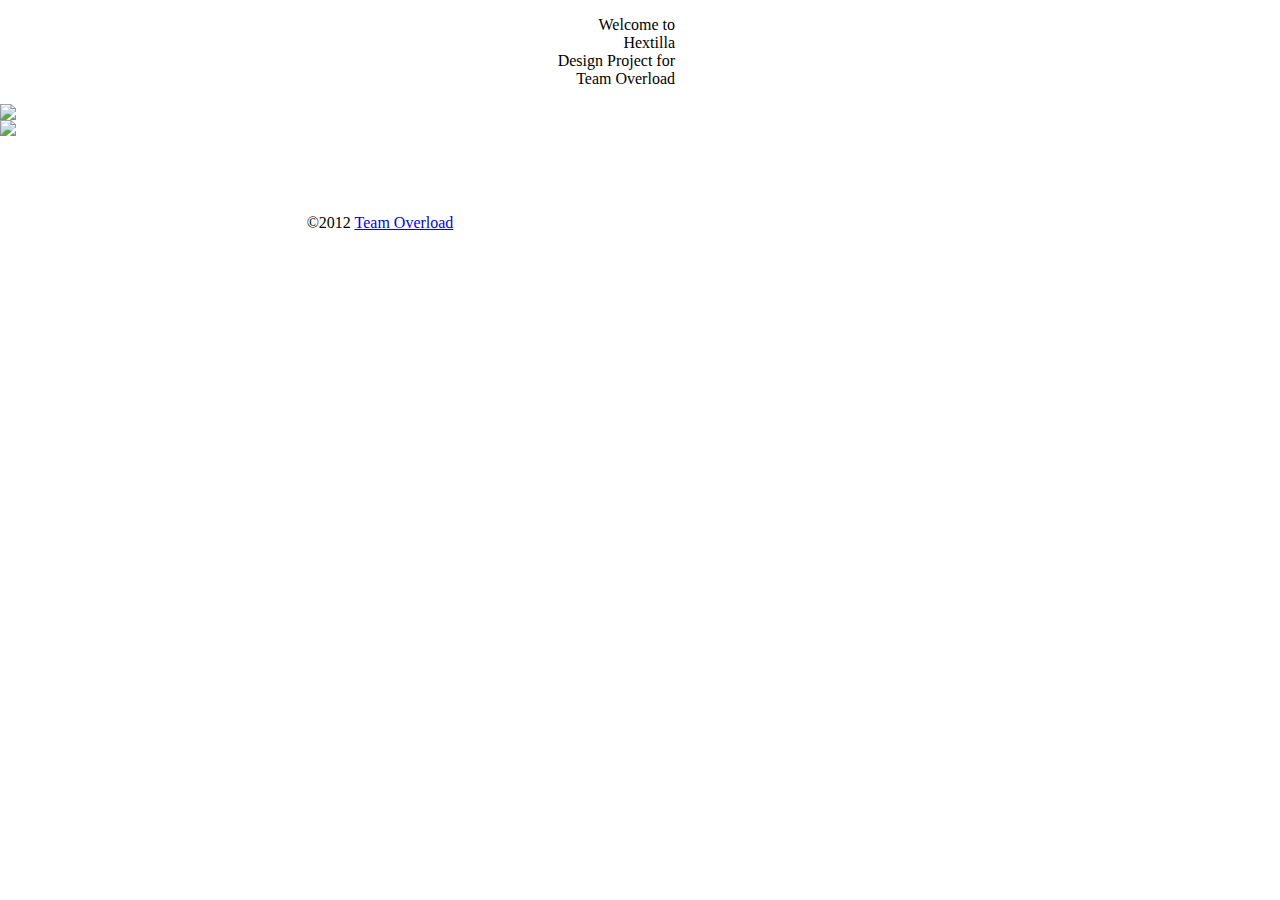
==== pages/index.html @ 7c4fcf0f "Slimming down homepage" ====
<!DOCTYPE HTML PUBLIC "-//W3C//DTD HTML 4.01 Transitional//EN">
<html>
<head>
<title>Hextilla</title>
<link rel="stylesheet" type="text/css" href="/style.css">
<link rel="SHORTCUT ICON" href="/favicon.ico">
</head>

<body marginwidth=0 marginheight=0 class="main_body">

<!-- header -->
<table cellpadding=0 cellspacing=0 border=0 width=780 height=104>
<tr><td class="main_header_left">
  <table cellpadding=0 cellspacing=0 border=0 style="margin-left: 65px">
  <tr><td class="main_header_navi">
  <!--#include file="links_incl.html"-->
  </td></tr>
  </table>
</td><td width="348" class="main_header_right">
<div align="right" style="padding-right: 105px">
Welcome to<br/>
<span class="bigred">Hextilla</span><br/>
Design Project for<br/>
Team Overload
</div>
</td>
</tr>
</table>

<!-- play box -->
<table cellpadding=0 cellspacing=0 border=0 class="play_table">
<tr><td><img src="/images/play_bar_left.png"></td>
</tr>
</table>

<table cellpadding=0 cellspacing=0 border=0 class="play_table">
<tr><td class="left_cell" width=101>
<a
href="/cardbook/play.wm"><img src="/images/cat_other.png"
border="0"></a>
<br/><br/><br/><br/><br/>
</td>

<table cellpadding=0 cellspacing=0 border=0 class="play_table_bottom">
<tr><td class="left_cell" width=101/>
</tr>
</table>

<table width=780><tr><td align="center">
<table><tr><td class="main_footer_navi">
&copy;2012
<a href="mailto:asteers@uwaterloo.ca">Team Overload</a>
&nbsp;&nbsp;&nbsp;&nbsp;
<!--#include file="links_incl.html"-->
</td></tr></table>
</td></tr></table>

</body>
</html>
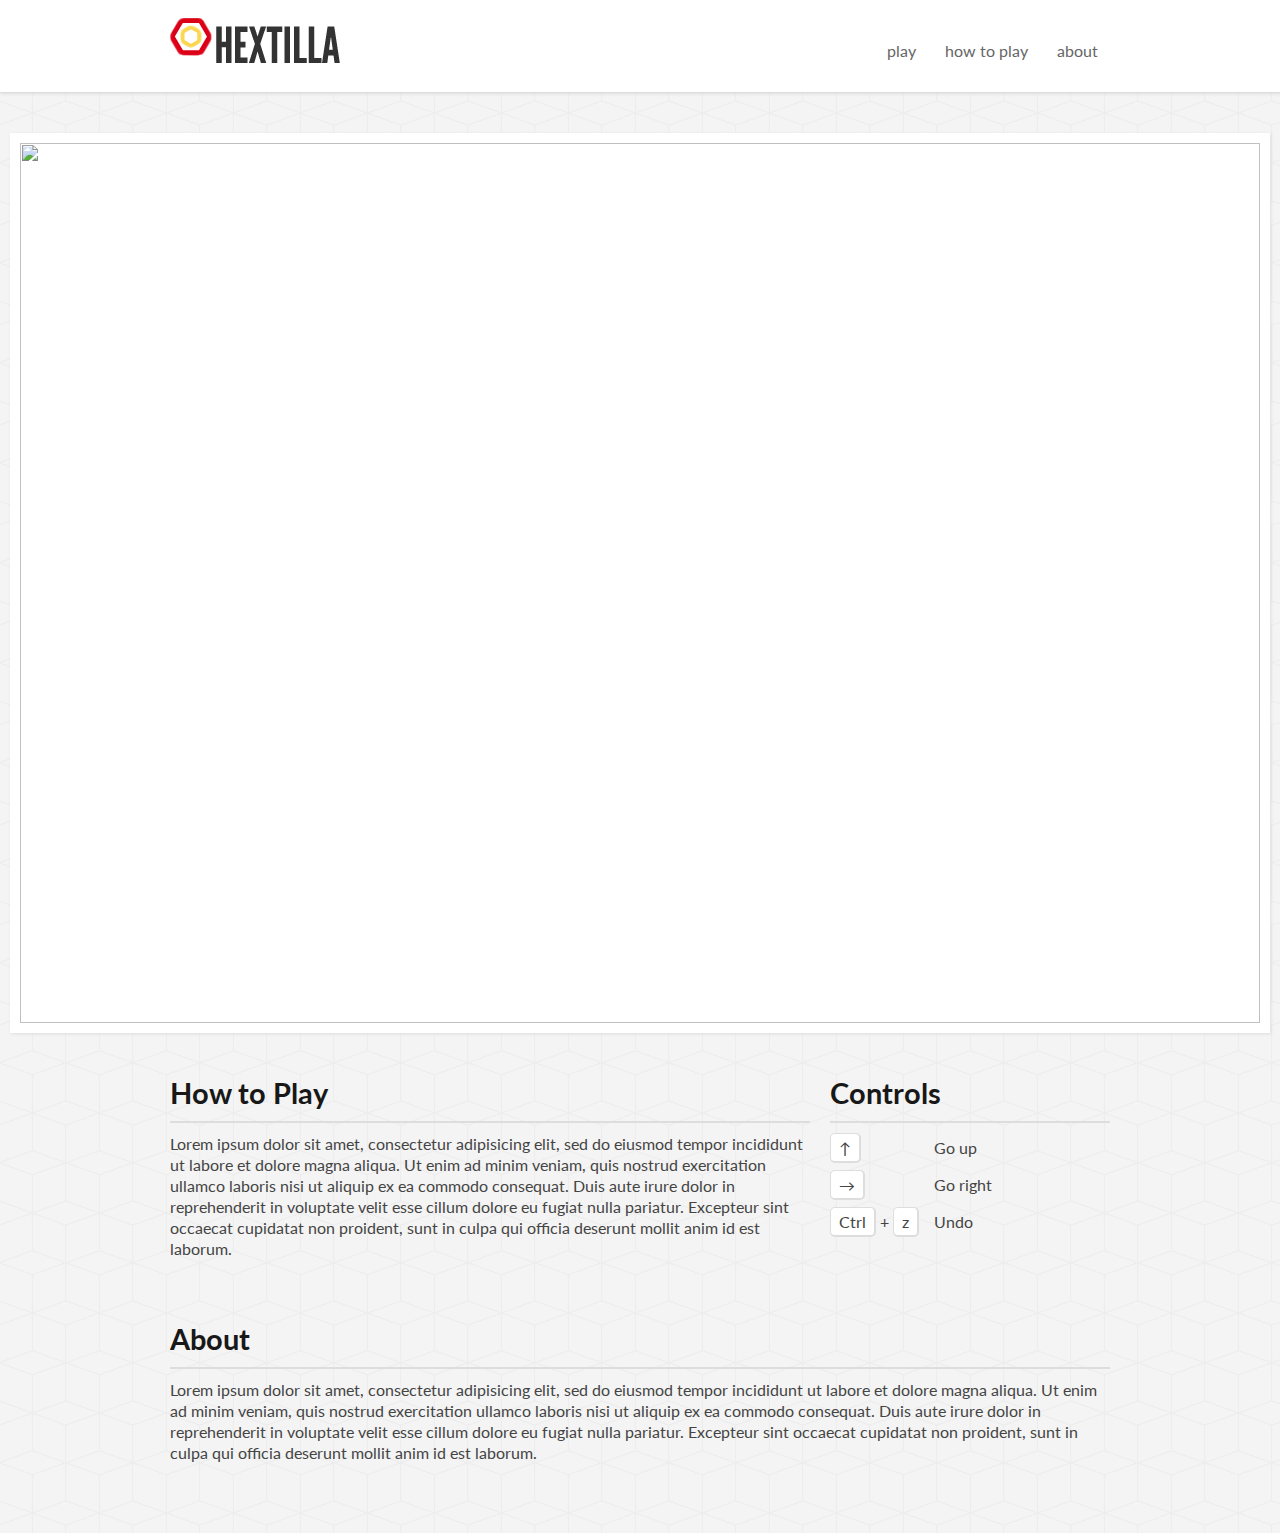
==== commit 56c436a6: "Check in first revision of new presentation layer, courtesy of @aaront" ====
--- a/pages/index.html
+++ b/pages/index.html
@@ -1,59 +1,107 @@
-<!DOCTYPE HTML PUBLIC "-//W3C//DTD HTML 4.01 Transitional//EN">
-<html>
+<!DOCTYPE html>
+<!--[if lt IE 7 ]><html class="ie ie6" lang="en"> <![endif]-->
+<!--[if IE 7 ]><html class="ie ie7" lang="en"> <![endif]-->
+<!--[if IE 8 ]><html class="ie ie8" lang="en"> <![endif]-->
+<!--[if (gte IE 9)|!(IE)]><!--><html lang="en"> <!--<![endif]-->
 <head>
-<title>Hextilla</title>
-<link rel="stylesheet" type="text/css" href="/style.css">
-<link rel="SHORTCUT ICON" href="/favicon.ico">
+
+	<!-- Basic Page Needs
+  ================================================== -->
+	<meta charset="utf-8">
+	<title>Hextilla</title>
+	<meta name="description" content="">
+	<meta name="author" content="">
+	<!--[if lt IE 9]>
+		<script src="http://html5shim.googlecode.com/svn/trunk/html5.js"></script>
+	<![endif]-->
+
+	<!-- Mobile Specific Metas
+  ================================================== -->
+	<meta name="viewport" content="width=device-width, initial-scale=1, maximum-scale=1">
+
+	<!-- CSS
+  ================================================== -->
+	<link href='http://fonts.googleapis.com/css?family=Lato:400,400italic,700' rel='stylesheet' type='text/css'>
+	<link rel="stylesheet" href="stylesheets/base.css">
+	<link rel="stylesheet" href="stylesheets/skeleton.css">
+	<link rel="stylesheet" href="stylesheets/layout.css">
+
+	<!-- Favicons
+	================================================== -->
+	<link rel="shortcut icon" href="images/favicon.ico">
+	<link rel="apple-touch-icon" href="images/apple-touch-icon.png">
+	<link rel="apple-touch-icon" sizes="72x72" href="images/apple-touch-icon-72x72.png">
+	<link rel="apple-touch-icon" sizes="114x114" href="images/apple-touch-icon-114x114.png">
+
 </head>
+<body>
+	<div id="header-container">
+		<div class="container">
+			<header class="sixteen columns">
+				<h1 class="remove-bottom four columns alpha" id="site-title"><a href="#"><img src="images/logo.png" alt="Hextilla" title="Hextilla"></a></h1>
+				<nav class="twelve columns omega">
+					<ul>
+						<li><a href="#play">Play</a></li>
+						<li><a href="#howto">How To Play</a></li>
+						<li><a href="#about">About</a></li>
+					</ul>
+				</nav>
+			</header>
+		</div>
+	</div>
 
-<body marginwidth=0 marginheight=0 class="main_body">
+	<div id="play" class="rounded-corners">
+		<img id="game" src="http://placekitten.com/920/500">
+	</div>
 
-<!-- header -->
-<table cellpadding=0 cellspacing=0 border=0 width=780 height=104>
-<tr><td class="main_header_left">
-  <table cellpadding=0 cellspacing=0 border=0 style="margin-left: 65px">
-  <tr><td class="main_header_navi">
-  <!--#include file="links_incl.html"-->
-  </td></tr>
-  </table>
-</td><td width="348" class="main_header_right">
-<div align="right" style="padding-right: 105px">
-Welcome to<br/>
-<span class="bigred">Hextilla</span><br/>
-Design Project for<br/>
-Team Overload
-</div>
-</td>
-</tr>
-</table>
+	<div id="main" class="container">
+		<div class="eleven columns" id="howto">
+			<h2>How to Play</h2>
+			<p>Lorem ipsum dolor sit amet, consectetur adipisicing elit, sed do eiusmod
+			tempor incididunt ut labore et dolore magna aliqua. Ut enim ad minim veniam,
+			quis nostrud exercitation ullamco laboris nisi ut aliquip ex ea commodo
+			consequat. Duis aute irure dolor in reprehenderit in voluptate velit esse
+			cillum dolore eu fugiat nulla pariatur. Excepteur sint occaecat cupidatat non
+			proident, sunt in culpa qui officia deserunt mollit anim id est laborum.</p>
+		</div>
 
-<!-- play box -->
-<table cellpadding=0 cellspacing=0 border=0 class="play_table">
-<tr><td><img src="/images/play_bar_left.png"></td>
-</tr>
-</table>
+		<div class="five columns" id="howto">
+			<h2>Controls</h2>
+			<table>
+				<tr>
+					<td><span class="key">&uarr;</span></td>
+					<td>Go up</td>
+				</tr>
+				<tr>
+					<td><span class="key">&rarr;</span></td>
+					<td>Go right</td>
+				</tr>
+				<tr>
+					<td><span class="key">Ctrl</span> + <span class="key">z</span></td>
+					<td>Undo</td>
+				</tr>
+			</table>
+		</div>
+	</div>
+	<div id="bottom" class="container">
+		<div class="sixteen columns" id="about">
+			<h2>About</h2>
+			<p>Lorem ipsum dolor sit amet, consectetur adipisicing elit, sed do eiusmod
+			tempor incididunt ut labore et dolore magna aliqua. Ut enim ad minim veniam,
+			quis nostrud exercitation ullamco laboris nisi ut aliquip ex ea commodo
+			consequat. Duis aute irure dolor in reprehenderit in voluptate velit esse
+			cillum dolore eu fugiat nulla pariatur. Excepteur sint occaecat cupidatat non
+			proident, sunt in culpa qui officia deserunt mollit anim id est laborum.</p>
+		</div>
 
-<table cellpadding=0 cellspacing=0 border=0 class="play_table">
-<tr><td class="left_cell" width=101>
-<a
-href="/cardbook/play.wm"><img src="/images/cat_other.png"
-border="0"></a>
-<br/><br/><br/><br/><br/>
-</td>
+	</div>
 
-<table cellpadding=0 cellspacing=0 border=0 class="play_table_bottom">
-<tr><td class="left_cell" width=101/>
-</tr>
-</table>
+	<!-- JS
+	================================================== -->
+	<script src="javascripts/jquery-1.7.1.min.js" type="text/javascript"></script> 
+	<script src="javascripts/hextilla.js" type="text/javascript"></script>
 
-<table width=780><tr><td align="center">
-<table><tr><td class="main_footer_navi">
-&copy;2012
-<a href="mailto:asteers@uwaterloo.ca">Team Overload</a>
-&nbsp;&nbsp;&nbsp;&nbsp;
-<!--#include file="links_incl.html"-->
-</td></tr></table>
-</td></tr></table>
-
+<!-- End Document
+================================================== -->
 </body>
-</html>
+</html>--- a/pages/stylesheets/base.css
+++ b/pages/stylesheets/base.css
@@ -0,0 +1,335 @@
+/*
+* Skeleton V1.1
+* Copyright 2011, Dave Gamache
+* www.getskeleton.com
+* Free to use under the MIT license.
+* http://www.opensource.org/licenses/mit-license.php
+* 8/17/2011
+*/
+
+
+/* Table of Content
+==================================================
+	#Reset & Basics
+	#Basic Styles
+	#Site Styles
+	#Typography
+	#Links
+	#Lists
+	#Images
+	#Buttons
+	#Tabs
+	#Forms
+	#Misc */
+
+
+/* #Reset & Basics (Inspired by E. Meyers)
+================================================== */
+	html, body, div, span, applet, object, iframe, h1, h2, h3, h4, h5, h6, p, blockquote, pre, a, abbr, acronym, address, big, cite, code, del, dfn, em, img, ins, kbd, q, s, samp, small, strike, strong, sub, sup, tt, var, b, u, i, center, dl, dt, dd, ol, ul, li, fieldset, form, label, legend, table, caption, tbody, tfoot, thead, tr, th, td, article, aside, canvas, details, embed, figure, figcaption, footer, header, hgroup, menu, nav, output, ruby, section, summary, time, mark, audio, video {
+		margin: 0;
+		padding: 0;
+		border: 0;
+		font-size: 100%;
+		font: inherit;
+		vertical-align: baseline; }
+	article, aside, details, figcaption, figure, footer, header, hgroup, menu, nav, section {
+		display: block; }
+	body {
+		line-height: 1; }
+	ol, ul {
+		list-style: none; }
+	blockquote, q {
+		quotes: none; }
+	blockquote:before, blockquote:after,
+	q:before, q:after {
+		content: '';
+		content: none; }
+	table {
+		border-collapse: collapse;
+		border-spacing: 0; }
+
+
+/* #Basic Styles
+================================================== */
+	body {
+		background: #fff;
+		font: 14px/21px "HelveticaNeue", "Helvetica Neue", Helvetica, Arial, sans-serif;
+		color: #444;
+		-webkit-font-smoothing: antialiased; /* Fix for webkit rendering */
+		-webkit-text-size-adjust: 100%;
+ }
+
+
+/* #Typography
+================================================== */
+	h1, h2, h3, h4, h5, h6 {
+		color: #181818;
+		font-family: "Georgia", "Times New Roman", Helvetica, Arial, sans-serif;
+		font-weight: normal; }
+	h1 a, h2 a, h3 a, h4 a, h5 a, h6 a { font-weight: inherit; }
+	h1 { font-size: 46px; line-height: 50px; margin-bottom: 14px;}
+	h2 { font-size: 35px; line-height: 40px; margin-bottom: 10px; }
+	h3 { font-size: 28px; line-height: 34px; margin-bottom: 8px; }
+	h4 { font-size: 21px; line-height: 30px; margin-bottom: 4px; }
+	h5 { font-size: 17px; line-height: 24px; }
+	h6 { font-size: 14px; line-height: 21px; }
+	.subheader { color: #777; }
+
+	p { margin: 0 0 20px 0; }
+	p img { margin: 0; }
+	p.lead { font-size: 21px; line-height: 27px; color: #777;  }
+
+	em { font-style: italic; }
+	strong { font-weight: bold; color: #333; }
+	small { font-size: 80%; }
+
+/*	Blockquotes  */
+	blockquote, blockquote p { font-size: 17px; line-height: 24px; color: #777; font-style: italic; }
+	blockquote { margin: 0 0 20px; padding: 9px 20px 0 19px; border-left: 1px solid #ddd; }
+	blockquote cite { display: block; font-size: 12px; color: #555; }
+	blockquote cite:before { content: "\2014 \0020"; }
+	blockquote cite a, blockquote cite a:visited, blockquote cite a:visited { color: #555; }
+
+	hr { border: solid #ddd; border-width: 1px 0 0; clear: both; margin: 10px 0 30px; height: 0; }
+
+
+/* #Links
+================================================== */
+	a, a:visited { color: #333; text-decoration: underline; outline: 0; }
+	a:hover, a:focus { color: #000; }
+	p a, p a:visited { line-height: inherit; }
+
+
+/* #Lists
+================================================== */
+	ul, ol { margin-bottom: 20px; }
+	ul { list-style: none outside; }
+	ol { list-style: decimal; }
+	ol, ul.square, ul.circle, ul.disc { margin-left: 30px; }
+	ul.square { list-style: square outside; }
+	ul.circle { list-style: circle outside; }
+	ul.disc { list-style: disc outside; }
+	ul ul, ul ol,
+	ol ol, ol ul { margin: 4px 0 5px 30px; font-size: 90%;  }
+	ul ul li, ul ol li,
+	ol ol li, ol ul li { margin-bottom: 6px; }
+	li { line-height: 18px; margin-bottom: 12px; }
+	ul.large li { line-height: 21px; }
+	li p { line-height: 21px; }
+
+/* #Images
+================================================== */
+
+	img.scale-with-grid {
+		max-width: 100%;
+		height: auto; }
+
+
+/* #Buttons
+================================================== */
+
+	a.button,
+	button,
+	input[type="submit"],
+	input[type="reset"],
+	input[type="button"] {
+		background: #eee; /* Old browsers */
+		background: #eee -moz-linear-gradient(top, rgba(255,255,255,.2) 0%, rgba(0,0,0,.2) 100%); /* FF3.6+ */
+		background: #eee -webkit-gradient(linear, left top, left bottom, color-stop(0%,rgba(255,255,255,.2)), color-stop(100%,rgba(0,0,0,.2))); /* Chrome,Safari4+ */
+		background: #eee -webkit-linear-gradient(top, rgba(255,255,255,.2) 0%,rgba(0,0,0,.2) 100%); /* Chrome10+,Safari5.1+ */
+		background: #eee -o-linear-gradient(top, rgba(255,255,255,.2) 0%,rgba(0,0,0,.2) 100%); /* Opera11.10+ */
+		background: #eee -ms-linear-gradient(top, rgba(255,255,255,.2) 0%,rgba(0,0,0,.2) 100%); /* IE10+ */
+		background: #eee linear-gradient(top, rgba(255,255,255,.2) 0%,rgba(0,0,0,.2) 100%); /* W3C */
+	  border: 1px solid #aaa;
+	  border-top: 1px solid #ccc;
+	  border-left: 1px solid #ccc;
+	  padding: 4px 12px;
+	  -moz-border-radius: 3px;
+	  -webkit-border-radius: 3px;
+	  border-radius: 3px;
+	  color: #444;
+	  display: inline-block;
+	  font-size: 11px;
+	  font-weight: bold;
+	  text-decoration: none;
+	  text-shadow: 0 1px rgba(255, 255, 255, .75);
+	  cursor: pointer;
+	  margin-bottom: 20px;
+	  line-height: 21px;
+	  font-family: "HelveticaNeue", "Helvetica Neue", Helvetica, Arial, sans-serif; }
+
+	a.button:hover,
+	button:hover,
+	input[type="submit"]:hover,
+	input[type="reset"]:hover,
+	input[type="button"]:hover {
+		color: #222;
+		background: #ddd; /* Old browsers */
+		background: #ddd -moz-linear-gradient(top, rgba(255,255,255,.3) 0%, rgba(0,0,0,.3) 100%); /* FF3.6+ */
+		background: #ddd -webkit-gradient(linear, left top, left bottom, color-stop(0%,rgba(255,255,255,.3)), color-stop(100%,rgba(0,0,0,.3))); /* Chrome,Safari4+ */
+		background: #ddd -webkit-linear-gradient(top, rgba(255,255,255,.3) 0%,rgba(0,0,0,.3) 100%); /* Chrome10+,Safari5.1+ */
+		background: #ddd -o-linear-gradient(top, rgba(255,255,255,.3) 0%,rgba(0,0,0,.3) 100%); /* Opera11.10+ */
+		background: #ddd -ms-linear-gradient(top, rgba(255,255,255,.3) 0%,rgba(0,0,0,.3) 100%); /* IE10+ */
+		background: #ddd linear-gradient(top, rgba(255,255,255,.3) 0%,rgba(0,0,0,.3) 100%); /* W3C */
+	  border: 1px solid #888;
+	  border-top: 1px solid #aaa;
+	  border-left: 1px solid #aaa; }
+
+	a.button:active,
+	button:active,
+	input[type="submit"]:active,
+	input[type="reset"]:active,
+	input[type="button"]:active {
+		border: 1px solid #666;
+		background: #ccc; /* Old browsers */
+		background: #ccc -moz-linear-gradient(top, rgba(255,255,255,.35) 0%, rgba(10,10,10,.4) 100%); /* FF3.6+ */
+		background: #ccc -webkit-gradient(linear, left top, left bottom, color-stop(0%,rgba(255,255,255,.35)), color-stop(100%,rgba(10,10,10,.4))); /* Chrome,Safari4+ */
+		background: #ccc -webkit-linear-gradient(top, rgba(255,255,255,.35) 0%,rgba(10,10,10,.4) 100%); /* Chrome10+,Safari5.1+ */
+		background: #ccc -o-linear-gradient(top, rgba(255,255,255,.35) 0%,rgba(10,10,10,.4) 100%); /* Opera11.10+ */
+		background: #ccc -ms-linear-gradient(top, rgba(255,255,255,.35) 0%,rgba(10,10,10,.4) 100%); /* IE10+ */
+		background: #ccc linear-gradient(top, rgba(255,255,255,.35) 0%,rgba(10,10,10,.4) 100%); /* W3C */ }
+
+	.button.full-width,
+	button.full-width,
+	input[type="submit"].full-width,
+	input[type="reset"].full-width,
+	input[type="button"].full-width {
+		width: 100%;
+		padding-left: 0 !important;
+		padding-right: 0 !important;
+		text-align: center; }
+
+
+/* #Tabs (activate in tabs.js)
+================================================== */
+	ul.tabs {
+		display: block;
+		margin: 0 0 20px 0;
+		padding: 0;
+		border-bottom: solid 1px #ddd; }
+	ul.tabs li {
+		display: block;
+		width: auto;
+		height: 30px;
+		padding: 0;
+		float: left;
+		margin-bottom: 0; }
+	ul.tabs li a {
+		display: block;
+		text-decoration: none;
+		width: auto;
+		height: 29px;
+		padding: 0px 20px;
+		line-height: 30px;
+		border: solid 1px #ddd;
+		border-width: 1px 1px 0 0;
+		margin: 0;
+		background: #f5f5f5;
+		font-size: 13px; }
+	ul.tabs li a.active {
+		background: #fff;
+		height: 30px;
+		position: relative;
+		top: -4px;
+		padding-top: 4px;
+		border-left-width: 1px;
+		margin: 0 0 0 -1px;
+		color: #111;
+		-moz-border-radius-topleft: 2px;
+		-webkit-border-top-left-radius: 2px;
+		border-top-left-radius: 2px;
+		-moz-border-radius-topright: 2px;
+		-webkit-border-top-right-radius: 2px;
+		border-top-right-radius: 2px; }
+	ul.tabs li:first-child a.active {
+		margin-left: 0; }
+	ul.tabs li:first-child a {
+		border-width: 1px 1px 0 1px;
+		-moz-border-radius-topleft: 2px;
+		-webkit-border-top-left-radius: 2px;
+		border-top-left-radius: 2px; }
+	ul.tabs li:last-child a {
+		-moz-border-radius-topright: 2px;
+		-webkit-border-top-right-radius: 2px;
+		border-top-right-radius: 2px; }
+
+	ul.tabs-content { margin: 0; display: block; }
+	ul.tabs-content > li { display:none; }
+	ul.tabs-content > li.active { display: block; }
+
+	/* Clearfixing tabs for beautiful stacking */
+	ul.tabs:before,
+	ul.tabs:after {
+	  content: '\0020';
+	  display: block;
+	  overflow: hidden;
+	  visibility: hidden;
+	  width: 0;
+	  height: 0; }
+	ul.tabs:after {
+	  clear: both; }
+	ul.tabs {
+	  zoom: 1; }
+
+
+/* #Forms
+================================================== */
+
+	form {
+		margin-bottom: 20px; }
+	fieldset {
+		margin-bottom: 20px; }
+	input[type="text"],
+	input[type="password"],
+	input[type="email"],
+	textarea,
+	select {
+		border: 1px solid #ccc;
+		padding: 6px 4px;
+		outline: none;
+		-moz-border-radius: 2px;
+		-webkit-border-radius: 2px;
+		border-radius: 2px;
+		font: 13px "HelveticaNeue", "Helvetica Neue", Helvetica, Arial, sans-serif;
+		color: #777;
+		margin: 0;
+		width: 210px;
+		max-width: 100%;
+		display: block;
+		margin-bottom: 20px;
+		background: #fff; }
+	select {
+		padding: 0; }
+	input[type="text"]:focus,
+	input[type="password"]:focus,
+	input[type="email"]:focus,
+	textarea:focus {
+		border: 1px solid #aaa;
+ 		color: #444;
+ 		-moz-box-shadow: 0 0 3px rgba(0,0,0,.2);
+		-webkit-box-shadow: 0 0 3px rgba(0,0,0,.2);
+		box-shadow:  0 0 3px rgba(0,0,0,.2); }
+	textarea {
+		min-height: 60px; }
+	label,
+	legend {
+		display: block;
+		font-weight: bold;
+		font-size: 13px;  }
+	select {
+		width: 220px; }
+	input[type="checkbox"] {
+		display: inline; }
+	label span,
+	legend span {
+		font-weight: normal;
+		font-size: 13px;
+		color: #444; }
+
+/* #Misc
+================================================== */
+	.remove-bottom { margin-bottom: 0 !important; }
+	.half-bottom { margin-bottom: 10px !important; }
+	.add-bottom { margin-bottom: 20px !important; }
+
+
--- a/pages/stylesheets/skeleton.css
+++ b/pages/stylesheets/skeleton.css
@@ -0,0 +1,236 @@
+/*
+* Skeleton V1.1
+* Copyright 2011, Dave Gamache
+* www.getskeleton.com
+* Free to use under the MIT license.
+* http://www.opensource.org/licenses/mit-license.php
+* 8/17/2011
+*/
+
+
+/* Table of Contents
+==================================================
+    #Base 960 Grid
+    #Tablet (Portrait)
+    #Mobile (Portrait)
+    #Mobile (Landscape)
+    #Clearing */
+
+
+
+/* #Base 960 Grid
+================================================== */
+
+    .container                                  { position: relative; width: 960px; margin: 0 auto; padding: 0; }
+    .column, .columns                           { float: left; display: inline; margin-left: 10px; margin-right: 10px; }
+    .row                                        { margin-bottom: 20px; }
+
+    /* Nested Column Classes */
+    .column.alpha, .columns.alpha               { margin-left: 0; }
+    .column.omega, .columns.omega               { margin-right: 0; }
+
+    /* Base Grid */
+    .container .one.column                      { width: 40px;  }
+    .container .two.columns                     { width: 100px; }
+    .container .three.columns                   { width: 160px; }
+    .container .four.columns                    { width: 220px; }
+    .container .five.columns                    { width: 280px; }
+    .container .six.columns                     { width: 340px; }
+    .container .seven.columns                   { width: 400px; }
+    .container .eight.columns                   { width: 460px; }
+    .container .nine.columns                    { width: 520px; }
+    .container .ten.columns                     { width: 580px; }
+    .container .eleven.columns                  { width: 640px; }
+    .container .twelve.columns                  { width: 700px; }
+    .container .thirteen.columns                { width: 760px; }
+    .container .fourteen.columns                { width: 820px; }
+    .container .fifteen.columns                 { width: 880px; }
+    .container .sixteen.columns                 { width: 940px; }
+
+    .container .one-third.column                { width: 300px; }
+    .container .two-thirds.column               { width: 620px; }
+
+    /* Offsets */
+    .container .offset-by-one                   { padding-left: 60px;  }
+    .container .offset-by-two                   { padding-left: 120px; }
+    .container .offset-by-three                 { padding-left: 180px; }
+    .container .offset-by-four                  { padding-left: 240px; }
+    .container .offset-by-five                  { padding-left: 300px; }
+    .container .offset-by-six                   { padding-left: 360px; }
+    .container .offset-by-seven                 { padding-left: 420px; }
+    .container .offset-by-eight                 { padding-left: 480px; }
+    .container .offset-by-nine                  { padding-left: 540px; }
+    .container .offset-by-ten                   { padding-left: 600px; }
+    .container .offset-by-eleven                { padding-left: 660px; }
+    .container .offset-by-twelve                { padding-left: 720px; }
+    .container .offset-by-thirteen              { padding-left: 780px; }
+    .container .offset-by-fourteen              { padding-left: 840px; }
+    .container .offset-by-fifteen               { padding-left: 900px; }
+
+
+
+/* #Tablet (Portrait)
+================================================== */
+
+    /* Note: Design for a width of 768px */
+
+    @media only screen and (min-width: 768px) and (max-width: 959px) {
+        .container                                  { width: 768px; }
+        .container .column,
+        .container .columns                         { margin-left: 10px; margin-right: 10px;  }
+        .column.alpha, .columns.alpha               { margin-left: 0; margin-right: 10px; }
+        .column.omega, .columns.omega               { margin-right: 0; margin-left: 10px; }
+
+        .container .one.column                      { width: 28px; }
+        .container .two.columns                     { width: 76px; }
+        .container .three.columns                   { width: 124px; }
+        .container .four.columns                    { width: 172px; }
+        .container .five.columns                    { width: 220px; }
+        .container .six.columns                     { width: 268px; }
+        .container .seven.columns                   { width: 316px; }
+        .container .eight.columns                   { width: 364px; }
+        .container .nine.columns                    { width: 412px; }
+        .container .ten.columns                     { width: 460px; }
+        .container .eleven.columns                  { width: 508px; }
+        .container .twelve.columns                  { width: 556px; }
+        .container .thirteen.columns                { width: 604px; }
+        .container .fourteen.columns                { width: 652px; }
+        .container .fifteen.columns                 { width: 700px; }
+        .container .sixteen.columns                 { width: 748px; }
+
+        .container .one-third.column                { width: 236px; }
+        .container .two-thirds.column               { width: 492px; }
+
+        /* Offsets */
+        .container .offset-by-one                   { padding-left: 48px; }
+        .container .offset-by-two                   { padding-left: 96px; }
+        .container .offset-by-three                 { padding-left: 144px; }
+        .container .offset-by-four                  { padding-left: 192px; }
+        .container .offset-by-five                  { padding-left: 240px; }
+        .container .offset-by-six                   { padding-left: 288px; }
+        .container .offset-by-seven                 { padding-left: 336px; }
+        .container .offset-by-eight                 { padding-left: 348px; }
+        .container .offset-by-nine                  { padding-left: 432px; }
+        .container .offset-by-ten                   { padding-left: 480px; }
+        .container .offset-by-eleven                { padding-left: 528px; }
+        .container .offset-by-twelve                { padding-left: 576px; }
+        .container .offset-by-thirteen              { padding-left: 624px; }
+        .container .offset-by-fourteen              { padding-left: 672px; }
+        .container .offset-by-fifteen               { padding-left: 720px; }
+    }
+
+
+/*  #Mobile (Portrait)
+================================================== */
+
+    /* Note: Design for a width of 320px */
+
+    @media only screen and (max-width: 767px) {
+        .container { width: 300px; }
+        .columns, .column { margin: 0; }
+
+        .container .one.column,
+        .container .two.columns,
+        .container .three.columns,
+        .container .four.columns,
+        .container .five.columns,
+        .container .six.columns,
+        .container .seven.columns,
+        .container .eight.columns,
+        .container .nine.columns,
+        .container .ten.columns,
+        .container .eleven.columns,
+        .container .twelve.columns,
+        .container .thirteen.columns,
+        .container .fourteen.columns,
+        .container .fifteen.columns,
+        .container .sixteen.columns,
+        .container .one-third.column,
+        .container .two-thirds.column  { width: 300px; }
+
+        /* Offsets */
+        .container .offset-by-one,
+        .container .offset-by-two,
+        .container .offset-by-three,
+        .container .offset-by-four,
+        .container .offset-by-five,
+        .container .offset-by-six,
+        .container .offset-by-seven,
+        .container .offset-by-eight,
+        .container .offset-by-nine,
+        .container .offset-by-ten,
+        .container .offset-by-eleven,
+        .container .offset-by-twelve,
+        .container .offset-by-thirteen,
+        .container .offset-by-fourteen,
+        .container .offset-by-fifteen { padding-left: 0; }
+
+    }
+
+
+/* #Mobile (Landscape)
+================================================== */
+
+    /* Note: Design for a width of 480px */
+
+    @media only screen and (min-width: 480px) and (max-width: 767px) {
+        .container { width: 420px; }
+        .columns, .column { margin: 0; }
+
+        .container .one.column,
+        .container .two.columns,
+        .container .three.columns,
+        .container .four.columns,
+        .container .five.columns,
+        .container .six.columns,
+        .container .seven.columns,
+        .container .eight.columns,
+        .container .nine.columns,
+        .container .ten.columns,
+        .container .eleven.columns,
+        .container .twelve.columns,
+        .container .thirteen.columns,
+        .container .fourteen.columns,
+        .container .fifteen.columns,
+        .container .sixteen.columns,
+        .container .one-third.column,
+        .container .two-thirds.column { width: 420px; }
+    }
+
+
+/* #Clearing
+================================================== */
+
+    /* Self Clearing Goodness */
+    .container:after { content: "\0020"; display: block; height: 0; clear: both; visibility: hidden; }
+
+    /* Use clearfix class on parent to clear nested columns,
+    or wrap each row of columns in a <div class="row"> */
+    .clearfix:before,
+    .clearfix:after,
+    .row:before,
+    .row:after {
+      content: '\0020';
+      display: block;
+      overflow: hidden;
+      visibility: hidden;
+      width: 0;
+      height: 0; }
+    .row:after,
+    .clearfix:after {
+      clear: both; }
+    .row,
+    .clearfix {
+      zoom: 1; }
+
+    /* You can also use a <br class="clear" /> to clear columns */
+    .clear {
+      clear: both;
+      display: block;
+      overflow: hidden;
+      visibility: hidden;
+      width: 0;
+      height: 0;
+    }
+
+
--- a/pages/stylesheets/layout.css
+++ b/pages/stylesheets/layout.css
@@ -0,0 +1,214 @@
+/*
+* Skeleton V1.1
+* Copyright 2011, Dave Gamache
+* www.getskeleton.com
+* Free to use under the MIT license.
+* http://www.opensource.org/licenses/mit-license.php
+* 8/17/2011
+*/
+
+/* Table of Content
+==================================================
+	#Site Styles
+	#Page Styles
+	#Media Queries
+	#Font-Face */
+
+/* #Site Styles
+================================================== */
+
+* {
+	font-family: "Lato", "Helvetica Neue", Helvetica, Arial, sans-serif !important;
+}
+
+body {
+	font-size: 1em;
+	background: #f6f6f6 url("../images/cubes.png") repeat;
+}
+
+#header-container {
+	width: 100%;
+	background-color: #fff;
+	-moz-box-shadow: 1px 1px 3px #ddd;
+	-webkit-box-shadow: 1px 1px 3px #ddd;
+	box-shadow: 1px 1px 3px #ddd;
+	border-bottom: 1px solid #ddd;
+}
+
+header {
+	margin-top: 10px;
+	margin-bottom: 25px;
+}
+
+h1#site-title {
+	font-family: "Lato", "DejaVu Sans Mono", Consolas, Menlo, Monaco, sans-serif;
+	font-weight: bold;
+	font-size: 1em;
+	line-height: 1em;
+	margin-bottom: 20px;
+	margin-top: 8px;
+}
+
+h1#site-title a {
+	text-decoration: none;
+	color: #bbb;
+}
+
+h1#site-title a:hover {
+	color: #444;
+}
+
+header nav {
+	margin-top: 25px;
+}
+
+header nav ul {
+	float: right;
+	margin-bottom: 0;
+}
+
+header nav ul li {
+	margin: 0;
+	float: left;
+}
+
+header nav ul li a {
+	display: block;
+	color: #666;
+	font-size: 1em;
+	text-transform: lowercase;
+	float: left;
+	margin-left: 5px;
+	padding: 5px 10px;
+	-webkit-border-radius: 5px;
+	-moz-border-radius: 5px;
+	border-radius: 5px;
+	border: 2px #fff solid;
+	text-decoration: none;
+}
+
+header nav ul li a:hover {
+	cursor: pointer;
+	color: #222;
+}
+
+header nav ul li a.selected {
+	border: 2px #ddd solid;
+}
+
+#main {
+	padding-top: 40px;
+}
+
+#game {
+	padding: 10px;
+	background-color: #fff;
+	-moz-box-shadow: 1px 1px 3px #ddd;
+	-webkit-box-shadow: 1px 1px 3px #ddd;
+	box-shadow: 1px 1px 3px #ddd;
+	margin: 40px 10px 0 10px;
+	text-align: center;
+}
+
+#bottom {
+	margin-top: 40px;
+	margin-bottom: 50px;
+}
+
+/* #Page Styles
+================================================== */
+
+#main h2, #bottom h2 {
+	font-size: 1.8em;
+	font-weight: bold;
+	border-bottom: 2px #ddd solid;
+	padding-bottom: 8px;
+}
+
+table td {
+	padding-right: 15px;
+	padding-bottom: 7px;
+}
+
+span.key {
+	-webkit-border-radius: 5px;
+	-moz-border-radius: 5px;
+	border-radius: 5px;
+	display: inline-block;
+	padding: 3px 8px;
+	border: 1px #ddd solid;
+	border-bottom-width: 2px;
+	border-right-width: 2px;
+	background: #fff;
+}
+
+.rounded-corners {
+	-webkit-border-radius: 10px;
+	-moz-border-radius: 10px;
+	border-radius: 10px;
+}
+
+/* #Media Queries
+================================================== */
+
+	/* Smaller than standard 960 (devices and browsers) */
+	@media only screen and (max-width: 959px) {}
+
+	/* Tablet Portrait size to standard 960 (devices and browsers) */
+	@media only screen and (min-width: 768px) and (max-width: 959px) {}
+
+	/* All Mobile Sizes (devices and browser) */
+	@media only screen and (max-width: 767px) {}
+
+	/* Mobile Landscape Size to Tablet Portrait (devices and browsers) */
+	@media only screen and (min-width: 480px) and (max-width: 767px) {
+		h1#site-title {
+			margin-top: 30px;
+			padding-bottom: 15px;
+		}
+
+		header {
+			padding-bottom: 20px;
+		}
+
+		header nav ul {
+			float: left;
+			margin-left: 25px;
+		}
+	}
+
+	/* Mobile Portrait Size to Mobile Landscape Size (devices and browsers) */
+	@media only screen and (max-width: 479px) {
+		h1#site-title {
+			margin-top: 30px;
+			padding-bottom: 15px;
+		}
+
+		header {
+			padding-bottom: 20px;
+		}
+
+		header nav ul {
+			float: left;
+			margin-left: 25px;
+		}
+	}
+
+
+/* #Font-Face
+================================================== */
+/* 	This is the proper syntax for an @font-face file
+		Just create a "fonts" folder at the root,
+		copy your FontName into code below and remove
+		comment brackets */
+
+/*	@font-face {
+	    font-family: 'FontName';
+	    src: url('../fonts/FontName.eot');
+	    src: url('../fonts/FontName.eot?iefix') format('eot'),
+	         url('../fonts/FontName.woff') format('woff'),
+	         url('../fonts/FontName.ttf') format('truetype'),
+	         url('../fonts/FontName.svg#webfontZam02nTh') format('svg');
+	    font-weight: normal;
+	    font-style: normal; }
+*/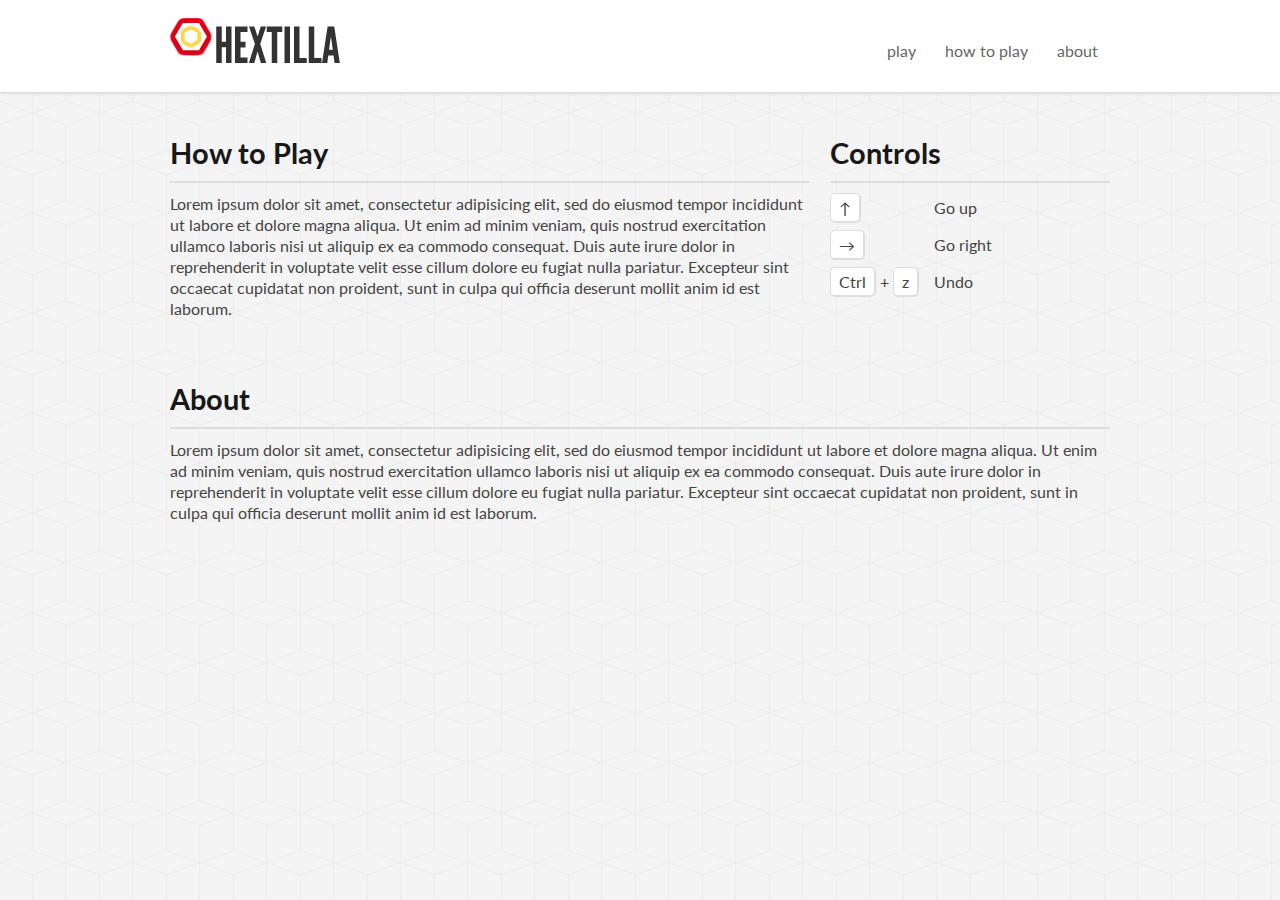
==== commit c7cd9f08: "Some minor tweaks to the web app (template header, remove kitten from homepage)" ====
--- a/pages/index.html
+++ b/pages/index.html
@@ -41,17 +41,13 @@
 				<h1 class="remove-bottom four columns alpha" id="site-title"><a href="#"><img src="images/logo.png" alt="Hextilla" title="Hextilla"></a></h1>
 				<nav class="twelve columns omega">
 					<ul>
-						<li><a href="#play">Play</a></li>
+						<li><a href="/cardbook/play.wm">Play</a></li>
 						<li><a href="#howto">How To Play</a></li>
 						<li><a href="#about">About</a></li>
 					</ul>
 				</nav>
 			</header>
 		</div>
-	</div>
-
-	<div id="play" class="rounded-corners">
-		<img id="game" src="http://placekitten.com/920/500">
 	</div>
 
 	<div id="main" class="container">
@@ -104,4 +100,4 @@
 <!-- End Document
 ================================================== -->
 </body>
-</html>+</html>
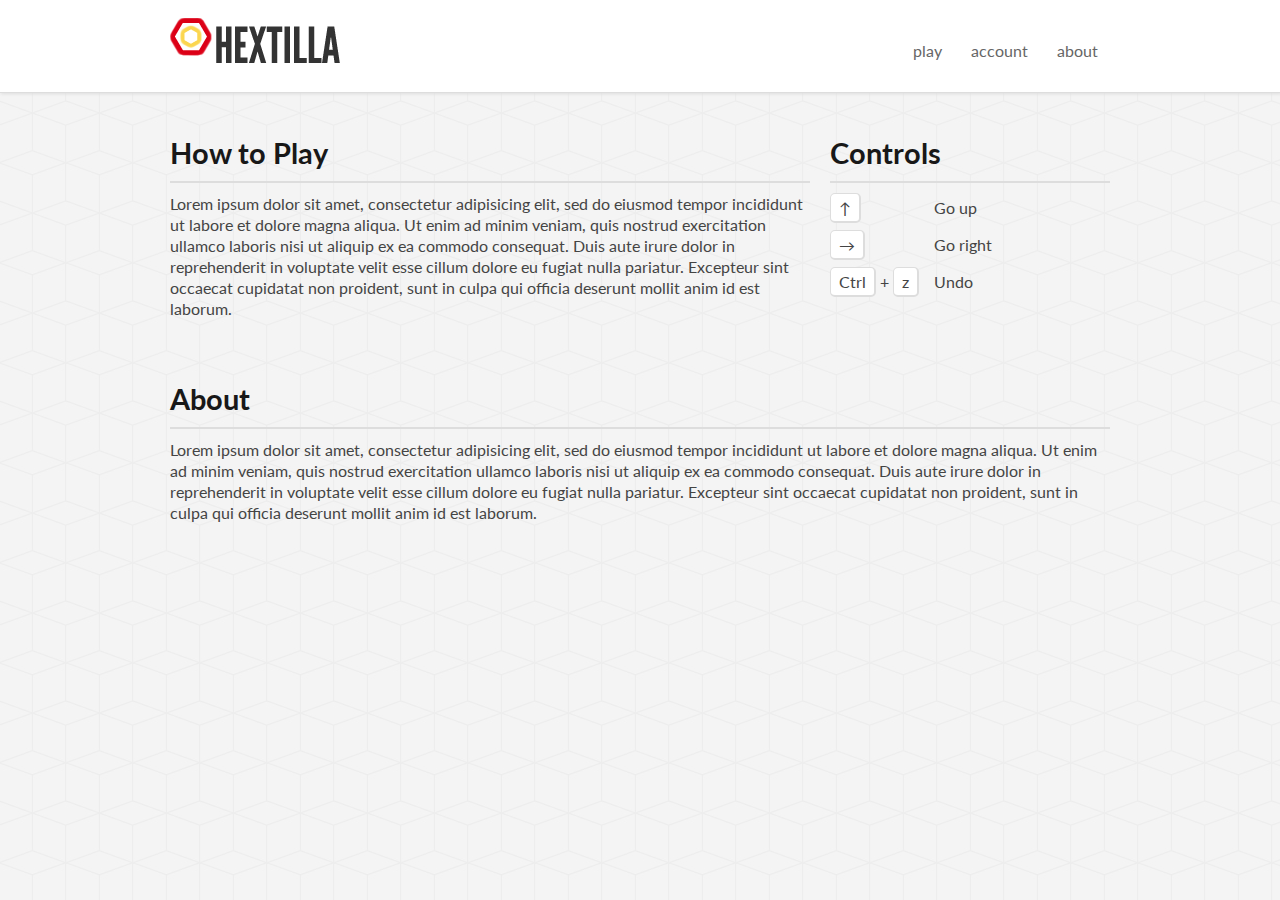
==== commit 92f5c69a: "Updated User schema to add support for anonymity; added some web logic to facilitate this" ====
--- a/pages/index.html
+++ b/pages/index.html
@@ -42,7 +42,7 @@
 				<nav class="twelve columns omega">
 					<ul>
 						<li><a href="/cardbook/play.wm">Play</a></li>
-						<li><a href="#howto">How To Play</a></li>
+						<li><a href="/cardbook/account.wm">Account</a></li>
 						<li><a href="#about">About</a></li>
 					</ul>
 				</nav>
--- a/pages/stylesheets/layout.css
+++ b/pages/stylesheets/layout.css
@@ -106,8 +106,15 @@
 	-moz-box-shadow: 1px 1px 3px #ddd;
 	-webkit-box-shadow: 1px 1px 3px #ddd;
 	box-shadow: 1px 1px 3px #ddd;
-	margin: 40px 10px 0 10px;
+	margin: 40px auto 0 auto;
 	text-align: center;
+	display: block;
+	width: 920px;
+	height: 620px;
+}
+
+#play {
+
 }
 
 #bottom {
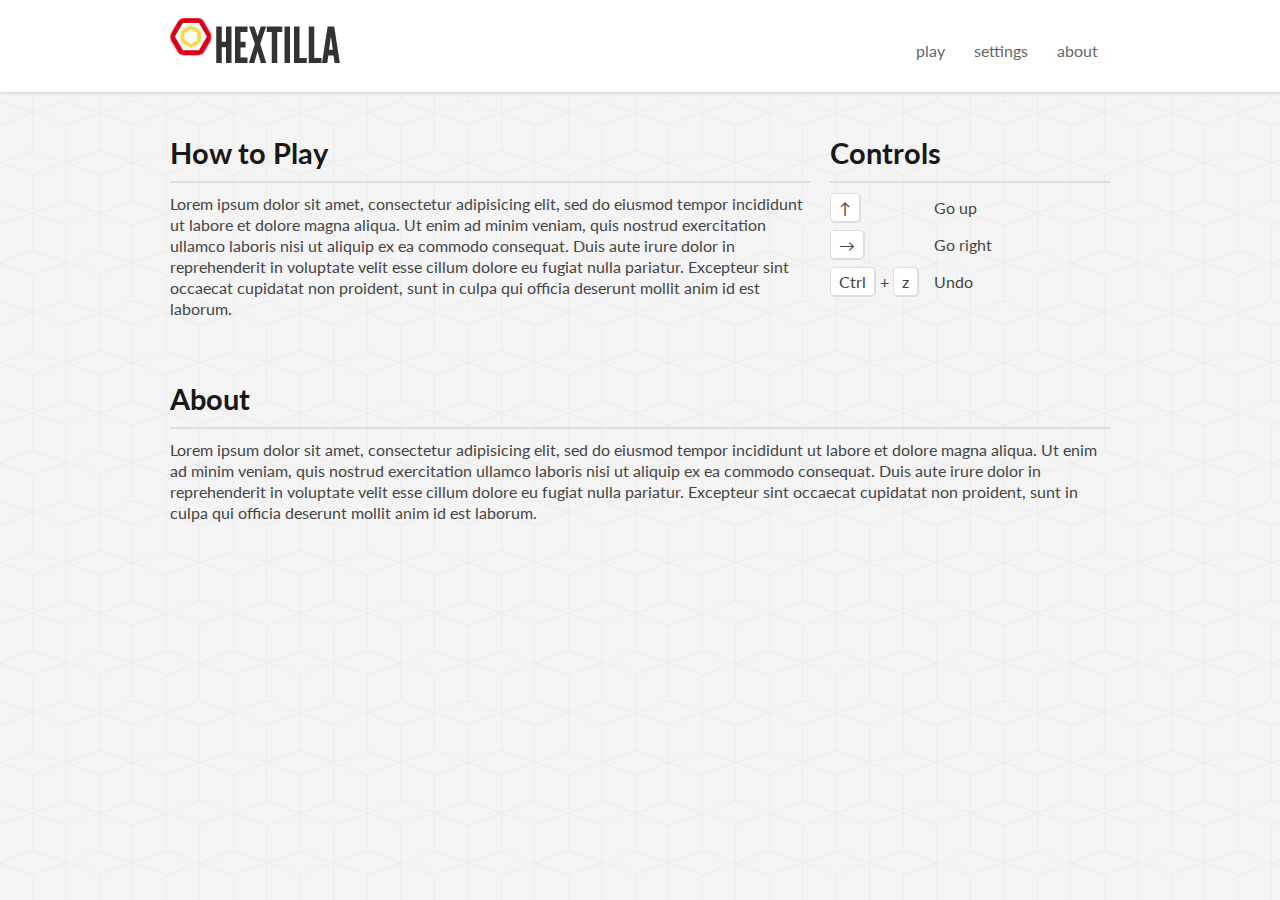
==== commit 23e9f4dc: "Clearing out old, worn-out text, replacing it with new, happenin' text" ====
--- a/pages/index.html
+++ b/pages/index.html
@@ -42,7 +42,7 @@
 				<nav class="twelve columns omega">
 					<ul>
 						<li><a href="/cardbook/play.wm">Play</a></li>
-						<li><a href="/cardbook/account.wm">Account</a></li>
+						<li><a href="/cardbook/settings.wm">Settings</a></li>
 						<li><a href="#about">About</a></li>
 					</ul>
 				</nav>
--- a/pages/stylesheets/layout.css
+++ b/pages/stylesheets/layout.css
@@ -155,6 +155,40 @@
 	border-radius: 10px;
 }
 
+.field-row {
+	float: left;
+	width: 100%;
+}
+
+.field-row > *:first-child, .field-row > *:first-child + * {
+	-moz-box-sizing: border-box;
+	-webkit-box-sizing: border-box;
+	box-sizing: border-box;
+	float: left;
+	display: block;
+}
+
+.field-row > *:first-child {
+	width: 30%;
+
+}
+
+.field-row > *:first-child + * {
+	width: 60%;
+}
+
+.form-description {
+	margin-top: 0;
+	margin-bottom: 10px;
+	font-size: 0.9em;
+	color: #777;
+	clear: both;
+}
+
+.hextilla-form {
+	margin-top: 20px;
+}
+
 /* #Media Queries
 ================================================== */
 
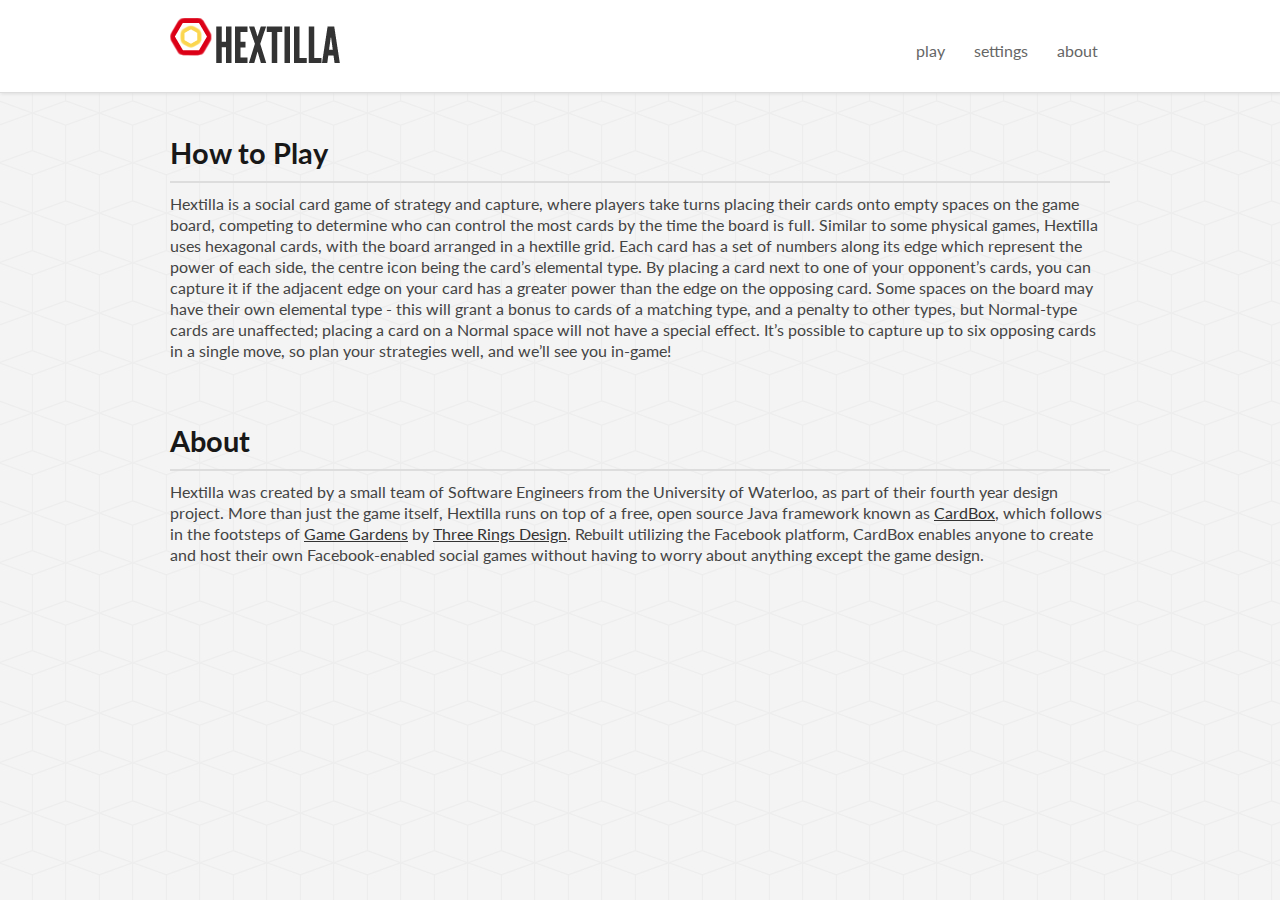
==== commit 6e9e788b: "Removing the heinous default lorem ipsum from our web pages" ====
--- a/pages/index.html
+++ b/pages/index.html
@@ -41,7 +41,7 @@
 				<h1 class="remove-bottom four columns alpha" id="site-title"><a href="#"><img src="images/logo.png" alt="Hextilla" title="Hextilla"></a></h1>
 				<nav class="twelve columns omega">
 					<ul>
-						<li><a href="/cardbook/play.wm">Play</a></li>
+						<li><a href="/cardbook/play.wm#play">Play</a></li>
 						<li><a href="/cardbook/settings.wm">Settings</a></li>
 						<li><a href="#about">About</a></li>
 					</ul>
@@ -51,43 +51,31 @@
 	</div>
 
 	<div id="main" class="container">
-		<div class="eleven columns" id="howto">
+		<div class="sixteen columns" id="howto">
 			<h2>How to Play</h2>
-			<p>Lorem ipsum dolor sit amet, consectetur adipisicing elit, sed do eiusmod
-			tempor incididunt ut labore et dolore magna aliqua. Ut enim ad minim veniam,
-			quis nostrud exercitation ullamco laboris nisi ut aliquip ex ea commodo
-			consequat. Duis aute irure dolor in reprehenderit in voluptate velit esse
-			cillum dolore eu fugiat nulla pariatur. Excepteur sint occaecat cupidatat non
-			proident, sunt in culpa qui officia deserunt mollit anim id est laborum.</p>
-		</div>
-
-		<div class="five columns" id="howto">
-			<h2>Controls</h2>
-			<table>
-				<tr>
-					<td><span class="key">&uarr;</span></td>
-					<td>Go up</td>
-				</tr>
-				<tr>
-					<td><span class="key">&rarr;</span></td>
-					<td>Go right</td>
-				</tr>
-				<tr>
-					<td><span class="key">Ctrl</span> + <span class="key">z</span></td>
-					<td>Undo</td>
-				</tr>
-			</table>
+			<p>Hextilla is a social card game of strategy and capture, where players take turns placing their cards onto
+            empty spaces on the game board, competing to determine who can control the most cards by the time the board
+            is full. Similar to some physical games, Hextilla uses hexagonal cards, with the board arranged in a
+            hextille grid. Each card has a set of numbers along its edge which represent the power of each side, the
+            centre icon being the card’s elemental type. By placing a card next to one of your opponent’s cards, you can
+            capture it if the adjacent edge on your card has a greater power than the edge on the opposing card. Some
+            spaces on the board may have their own elemental type - this will grant a bonus to cards of a matching type,
+            and a penalty to other types, but Normal-type cards are unaffected; placing a card on a Normal space will
+            not have a special effect. It’s possible to capture up to six opposing cards in a single move, so plan your
+            strategies well, and we’ll see you in-game!</p>
 		</div>
 	</div>
+
 	<div id="bottom" class="container">
 		<div class="sixteen columns" id="about">
 			<h2>About</h2>
-			<p>Lorem ipsum dolor sit amet, consectetur adipisicing elit, sed do eiusmod
-			tempor incididunt ut labore et dolore magna aliqua. Ut enim ad minim veniam,
-			quis nostrud exercitation ullamco laboris nisi ut aliquip ex ea commodo
-			consequat. Duis aute irure dolor in reprehenderit in voluptate velit esse
-			cillum dolore eu fugiat nulla pariatur. Excepteur sint occaecat cupidatat non
-			proident, sunt in culpa qui officia deserunt mollit anim id est laborum.</p>
+			<p>Hextilla was created by a small team of Software Engineers from the University of Waterloo, as part of
+            their fourth year design project. More than just the game itself, Hextilla runs on top of a free, open
+            source Java framework known as <a href="https://github.com/house13/CardBox">CardBox</a>, which follows in 
+            the footsteps of <a href="http://www.gamegardens.com/">Game Gardens</a> by 
+            <a href="http://www.threerings.net/">Three Rings Design</a>.
+            Rebuilt utilizing the Facebook platform, CardBox enables anyone to create and host their own
+            Facebook-enabled social games without having to worry about anything except the game design.</p>
 		</div>
 
 	</div>
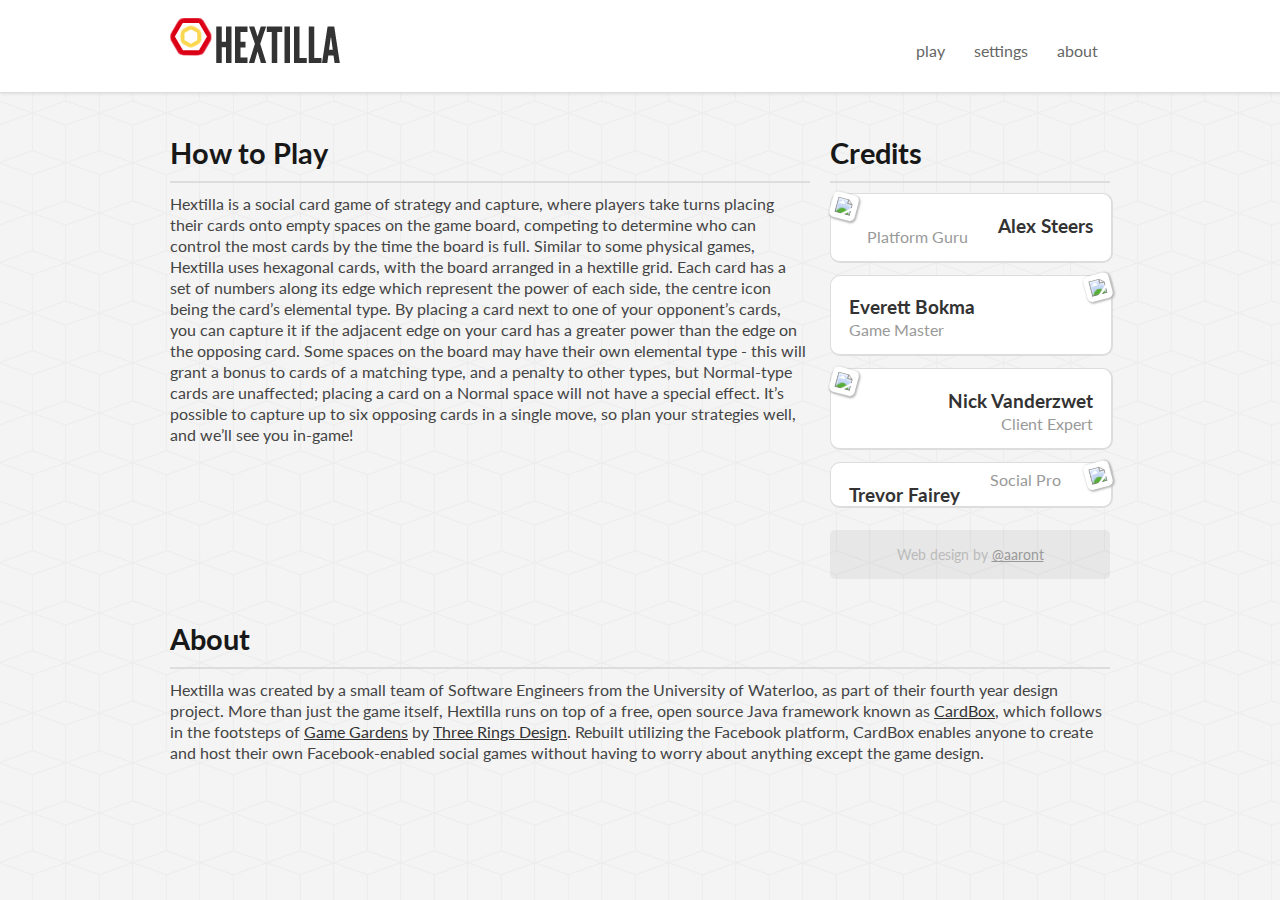
==== commit 9fbe3c5a: "Added credits section to our frontpage, and a delete button on our web app settings page" ====
--- a/pages/index.html
+++ b/pages/index.html
@@ -51,7 +51,7 @@
 	</div>
 
 	<div id="main" class="container">
-		<div class="sixteen columns" id="howto">
+		<div class="eleven columns" id="howto">
 			<h2>How to Play</h2>
 			<p>Hextilla is a social card game of strategy and capture, where players take turns placing their cards onto
             empty spaces on the game board, competing to determine who can control the most cards by the time the board
@@ -64,6 +64,43 @@
             not have a special effect. It’s possible to capture up to six opposing cards in a single move, so plan your
             strategies well, and we’ll see you in-game!</p>
 		</div>
+
+        <div class="five columns">
+            <h2>Credits</h2>
+            <ul id="credits-list">
+                <li class="left">
+                    <img src="http://placekitten.com/70/70">
+                    <a href="https://www.facebook.com/steers">
+                    <span class="credit-name">Alex Steers</span>
+                    <span class="credit-motto">Platform Guru</span>
+                    </a>
+                </li>
+                <li class="right">
+                    <img src="http://placekitten.com/70/70">
+                    <a href="https://www.facebook.com/everett.bokma">
+                    <span class="credit-name">Everett Bokma</span>
+                    <span class="credit-motto">Game Master</span>
+                    </a>
+                </li>
+                <li class="left">
+                    <img src="http://placekitten.com/70/70">
+                    <a href="https://www.facebook.com/nick.vanderzwet">
+                    <span class="credit-name">Nick Vanderzwet</span>
+                    <span class="credit-motto">Client Expert</span>
+                    </a>
+                </li>
+                <li class="right">
+                    <img src="http://placekitten.com/70/70">
+                    <a href="https://www.facebook.com/tfairey">
+                    <span class="credit-name">Trevor Fairey</span>
+                    <span class="credit-motto">Social Pro</span>
+                    </a>
+                </li>
+            </ul>
+        <span id="web-credit">
+            Web design by <a href="http://twitter.com/aaront">@aaront</a>
+        </span>
+        </div>
 	</div>
 
 	<div id="bottom" class="container">
--- a/pages/stylesheets/layout.css
+++ b/pages/stylesheets/layout.css
@@ -189,6 +189,106 @@
 	margin-top: 20px;
 }
 
+#credits-list li {
+float: left;
+width: 98%;
+background: #fff;
+padding: 1%;
+-webkit-border-radius: 10px;
+-moz-border-radius: 10px;
+border-radius: 10px;
+border: 1px #ddd solid;
+border-bottom-width: 2px;
+border-right-width: 2px;
+background: #fff;
+}
+
+#credits-list li img {
+padding: 5px;
+background: #fff;
+-moz-transform: rotate(15deg);
+-moz-transform-origin: top right;
+-webkit-transform: rotate(15deg);
+-webkit-transform-origin: top right;
+-o-transform: rotate(15deg);
+-o-transform-origin: top right;
+transform: rotate(15deg);
+transform-origin: top right;
+-webkit-border-radius: 5px;
+-moz-border-radius: 5px;
+border-radius: 5px;
+-webkit-box-shadow: 1px 1px 2px 1px #bbb;
+-moz-box-shadow: 1px 1px 2px 1px #bbb;
+box-shadow: 1px 1px 2px 1px #bbb;
+}
+
+#credits-list li.left img {
+float: left;
+-moz-transform: rotate(15deg);
+-moz-transform-origin: top right;
+-webkit-transform: rotate(15deg);
+-webkit-transform-origin: top right;
+-o-transform: rotate(15deg);
+-o-transform-origin: top right;
+transform: rotate(15deg);
+transform-origin: top right;
+}
+
+#credits-list li.right img {
+float: right;
+-moz-transform: rotate(-15deg);
+-moz-transform-origin: top left;
+-webkit-transform: rotate(-15deg);
+-webkit-transform-origin: top left;
+-o-transform: rotate(-15deg);
+-o-transform-origin: top left;
+transform: rotate(-15deg);
+transform-origin: top left;
+}
+
+#credits-list li span {
+margin: 12px 15px;
+}
+
+#credits-list li.left span {
+float: right;
+}
+
+#credits-list li.right span {
+float: left;
+}
+
+#credits-list li span.credit-name {
+font-size: 1.2em;
+margin-top: 20px;
+font-weight: bold;
+margin-bottom: 0;
+}
+
+#credits-list li span.credit-motto {
+margin-top: 5px;
+color: #999;
+}
+
+#web-credit {
+display: block;
+padding: 5%;
+background: rgba(0,0,0,0.05);
+color: #bbb;
+float: left;
+width: 90%;
+-webkit-border-radius: 5px;
+-moz-border-radius: 5px;
+border-radius: 5px;
+text-align: center;
+font-size: 0.9em;
+margin-top: 10px;
+}
+
+#web-credit a {
+color: #999;
+}
+
 /* #Media Queries
 ================================================== */
 
@@ -252,4 +352,4 @@
 	         url('../fonts/FontName.svg#webfontZam02nTh') format('svg');
 	    font-weight: normal;
 	    font-style: normal; }
-*/+*/
